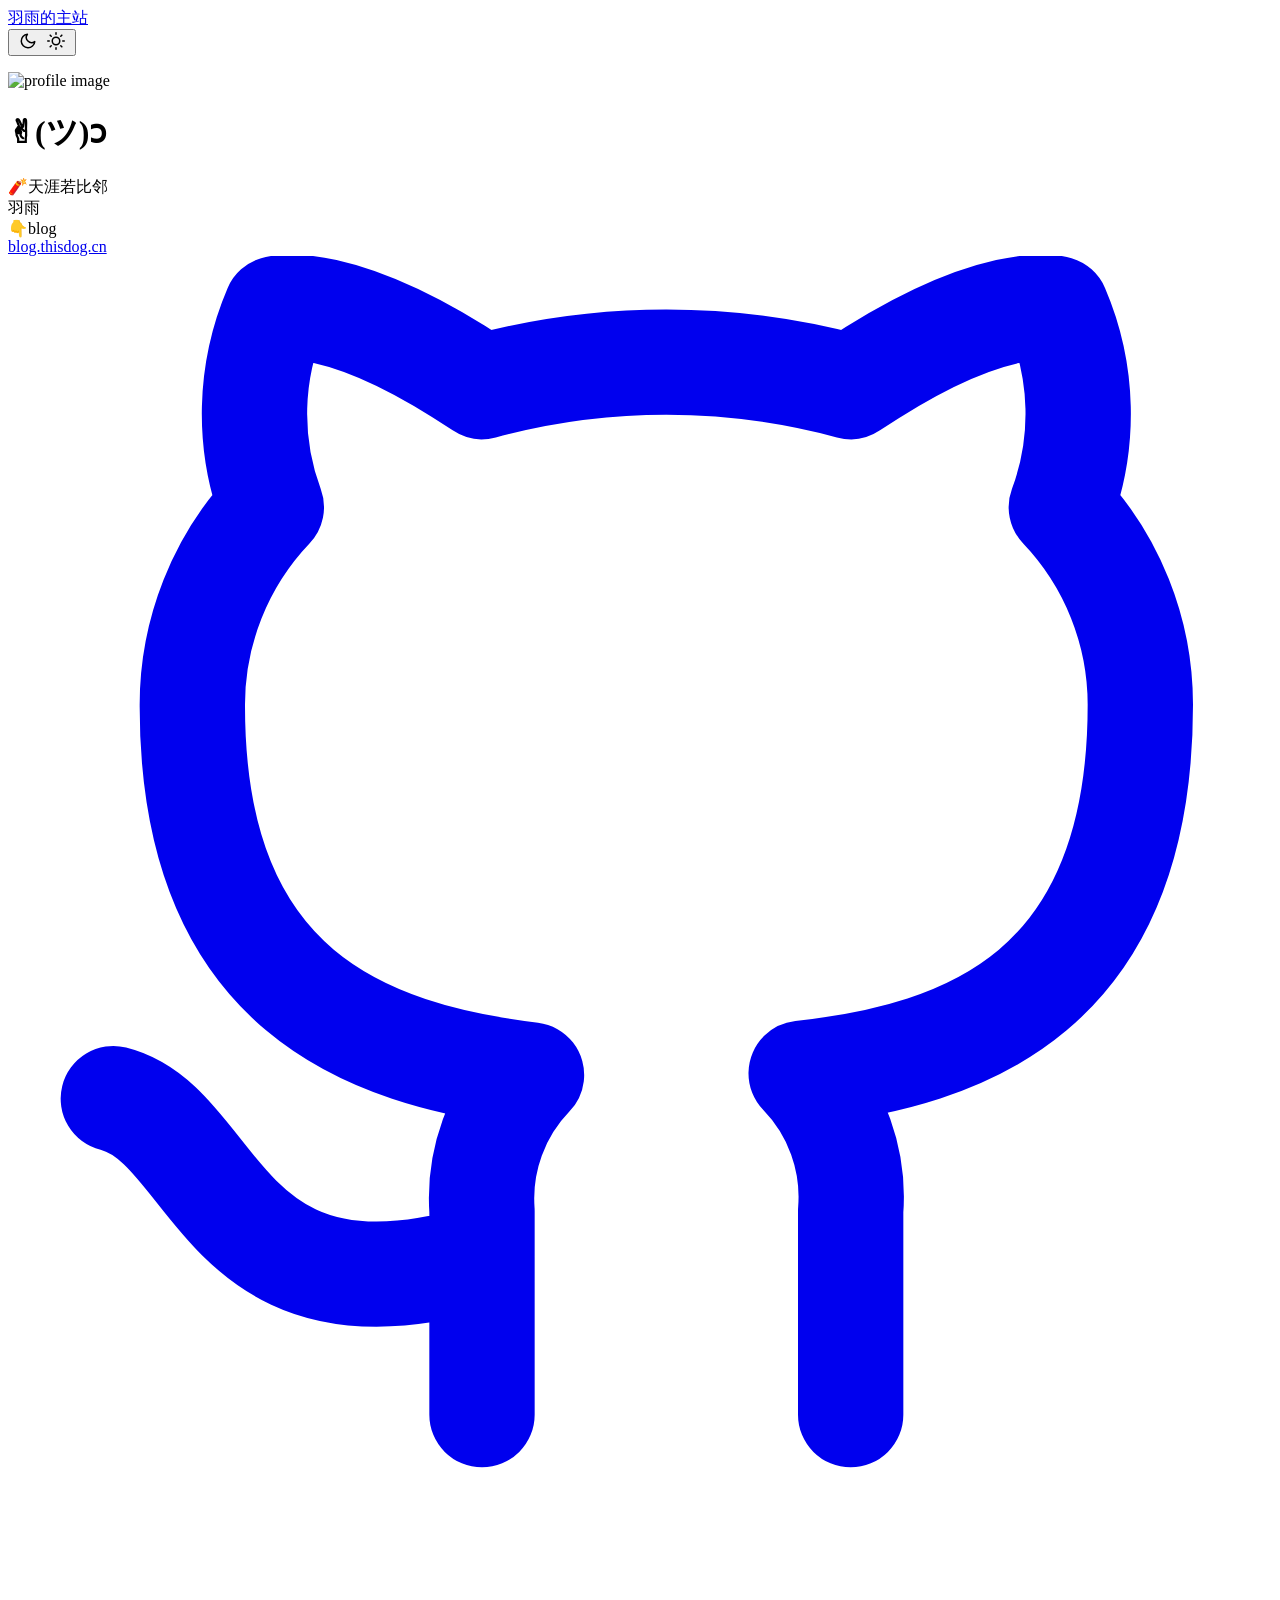
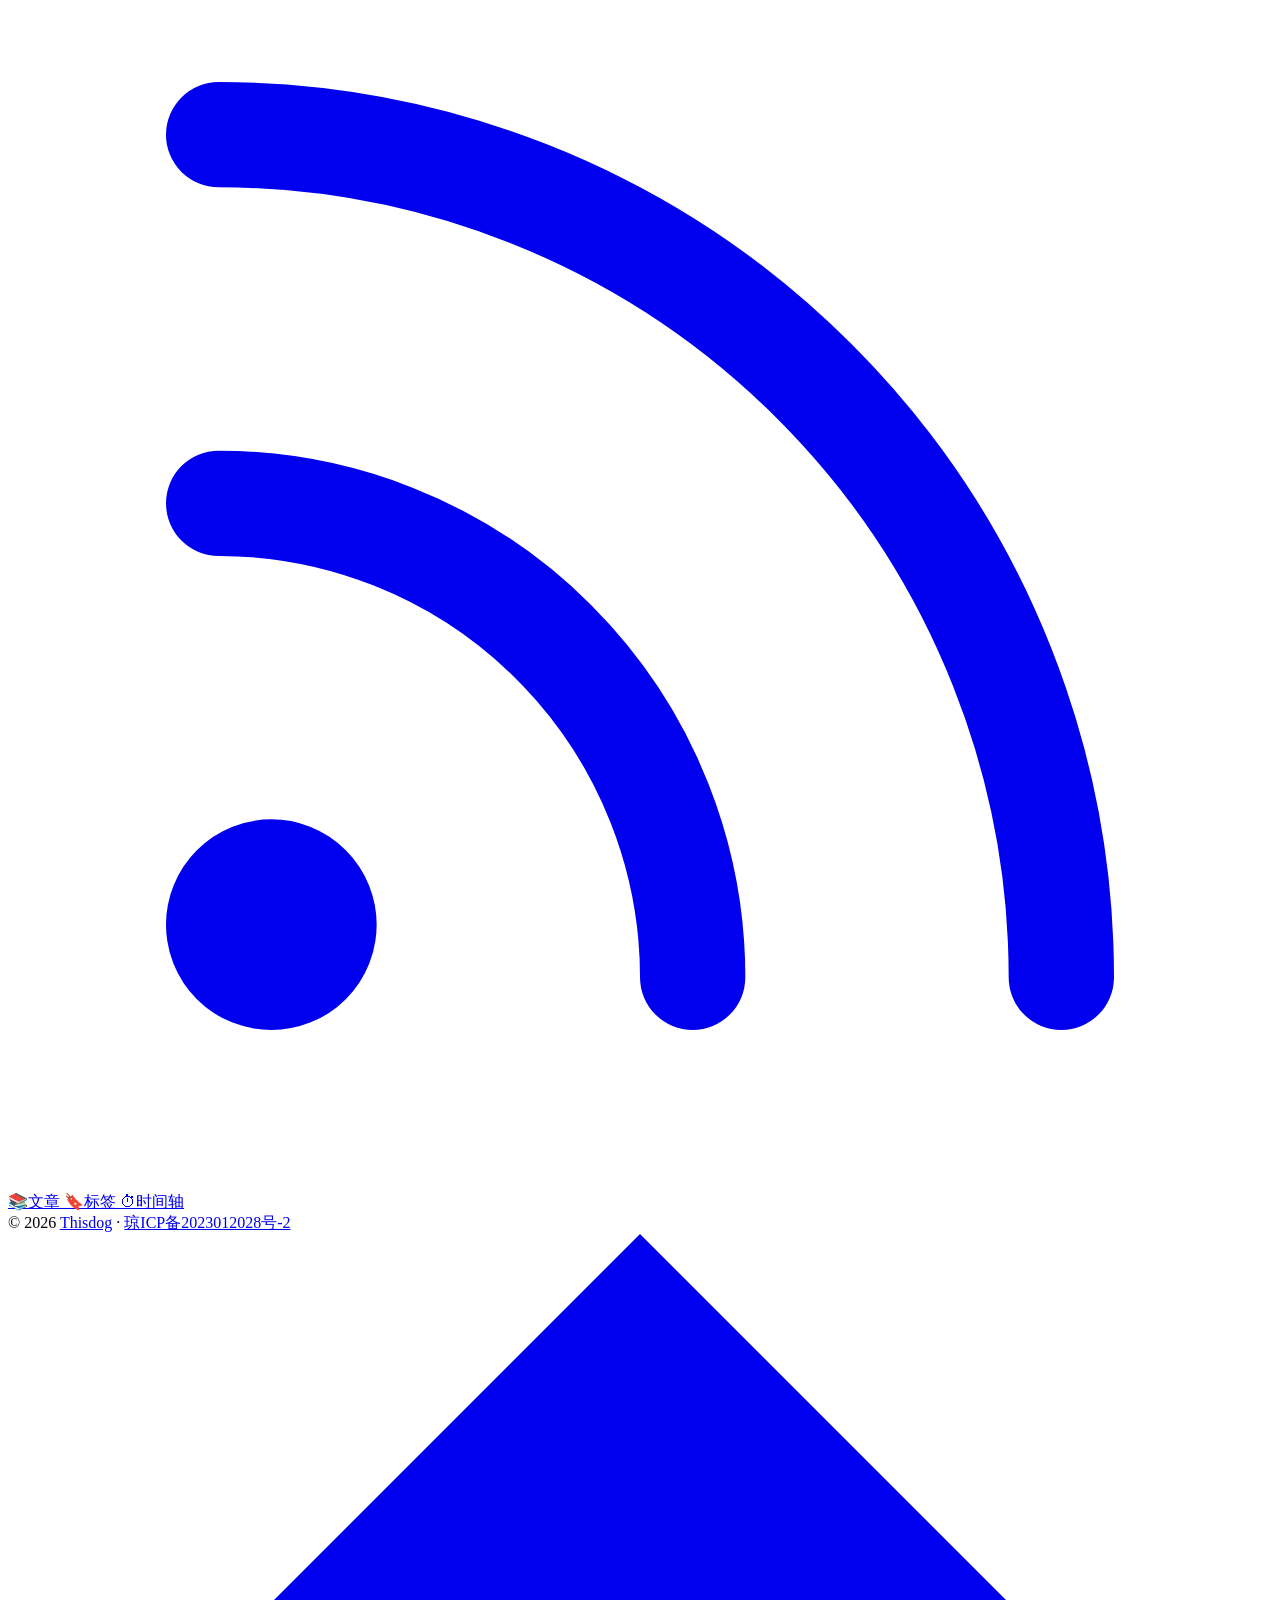
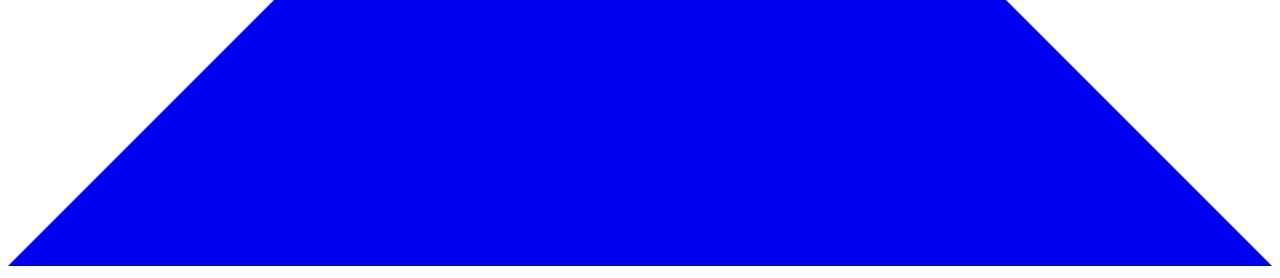
==== index.html @ 790664a9 "Initial site files" ====
<!doctype html><html lang=zh dir=auto><head><meta name=generator content="Hugo 0.152.2"><meta charset=utf-8><meta http-equiv=X-UA-Compatible content="IE=edge"><meta name=viewport content="width=device-width,initial-scale=1,shrink-to-fit=no"><meta name=robots content="index, follow"><title>Thisdog</title><meta name=keywords content="Thisdog,羽雨,个人博客,技术,阅读,生活"><meta name=description content="Thisdog，羽雨的个人主站。"><meta name=author content="Sulv"><link rel=canonical href=https://thisdog.cn/><link crossorigin=anonymous href=/assets/css/stylesheet.fc220c15db4aef0318bbf30adc45d33d4d7c88deff3238b23eb255afdc472ca6.css integrity="sha256-/CIMFdtK7wMYu/MK3EXTPU18iN7/MjiyPrJVr9xHLKY=" rel="preload stylesheet" as=style><link rel=icon href=https://thisdog.cn/img/Q.gif><link rel=icon type=image/png sizes=16x16 href=https://thisdog.cn/img/Q.gif><link rel=icon type=image/png sizes=32x32 href=https://thisdog.cn/img/Q.gif><link rel=apple-touch-icon href=https://thisdog.cn/img/Q.gif><link rel=mask-icon href=https://thisdog.cn/img/Q.gif><meta name=theme-color content="#2e2e33"><meta name=msapplication-TileColor content="#2e2e33"><link rel=alternate type=application/rss+xml href=https://thisdog.cn/index.xml><link rel=alternate type=application/json href=https://thisdog.cn/index.json><link rel=alternate hreflang=zh href=https://thisdog.cn/><noscript><style>#theme-toggle,.top-link{display:none}</style><style>@media(prefers-color-scheme:dark){:root{--theme:rgb(29, 30, 32);--entry:rgb(46, 46, 51);--primary:rgb(218, 218, 219);--secondary:rgb(155, 156, 157);--tertiary:rgb(65, 66, 68);--content:rgb(196, 196, 197);--code-block-bg:rgb(46, 46, 51);--code-bg:rgb(55, 56, 62);--border:rgb(51, 51, 51)}.list{background:var(--theme)}.list:not(.dark)::-webkit-scrollbar-track{background:0 0}.list:not(.dark)::-webkit-scrollbar-thumb{border-color:var(--theme)}}</style></noscript><meta property="og:title" content="Thisdog"><meta property="og:description" content="Thisdog，羽雨的个人主站。"><meta property="og:type" content="website"><meta property="og:url" content="https://thisdog.cn/"><meta name=twitter:card content="summary"><meta name=twitter:title content="Thisdog"><meta name=twitter:description content="Thisdog，羽雨的个人主站。"><script type=application/ld+json>{"@context":"https://schema.org","@type":"Organization","name":"Thisdog","url":"https://thisdog.cn/","description":"Thisdog，羽雨的个人主站。","thumbnailUrl":"https://thisdog.cn/img/Q.gif","sameAs":["https://github.com/SteamDoge","index.xml"]}</script></head><body class=list id=top><script>localStorage.getItem("pref-theme")==="dark"?document.body.classList.add("dark"):localStorage.getItem("pref-theme")==="light"?document.body.classList.remove("dark"):window.matchMedia("(prefers-color-scheme: dark)").matches&&document.body.classList.add("dark")</script><header class=header><nav class=nav><div class=logo><a href=https://thisdog.cn/ accesskey=h title="羽雨的主站 (Alt + H)"><img src=https://thisdog.cn/img/Q.gif alt aria-label=logo height=35>羽雨的主站</a><div class=logo-switches><button id=theme-toggle accesskey=t title="(Alt + T)">
<svg id="moon" width="24" height="18" viewBox="0 0 24 24" fill="none" stroke="currentColor" stroke-width="2" stroke-linecap="round" stroke-linejoin="round"><path d="M21 12.79A9 9 0 1111.21 3 7 7 0 0021 12.79z"/></svg>
<svg id="sun" width="24" height="18" viewBox="0 0 24 24" fill="none" stroke="currentColor" stroke-width="2" stroke-linecap="round" stroke-linejoin="round"><circle cx="12" cy="12" r="5"/><line x1="12" y1="1" x2="12" y2="3"/><line x1="12" y1="21" x2="12" y2="23"/><line x1="4.22" y1="4.22" x2="5.64" y2="5.64"/><line x1="18.36" y1="18.36" x2="19.78" y2="19.78"/><line x1="1" y1="12" x2="3" y2="12"/><line x1="21" y1="12" x2="23" y2="12"/><line x1="4.22" y1="19.78" x2="5.64" y2="18.36"/><line x1="18.36" y1="5.64" x2="19.78" y2="4.22"/></svg></button></div></div><ul id=menu></ul></nav></header><main class=main><div class=profile><div class=profile_inner><img draggable=false src=https://thisdog.cn/img/Q.gif alt="profile image" title height=150 width=150><h1>✌︎(ツ)ɔ</h1><span>🧨天涯若比邻<br>羽雨<br>👇blog<br><a href=https://blog.thisdog.cn>blog.thisdog.cn</a></span><div class=social-icons><a href=https://github.com/SteamDoge target=_blank rel="noopener noreferrer me" title=Github><svg viewBox="0 0 24 24" fill="none" stroke="currentColor" stroke-width="2" stroke-linecap="round" stroke-linejoin="round"><path d="M9 19c-5 1.5-5-2.5-7-3m14 6v-3.87a3.37 3.37.0 00-.94-2.61c3.14-.35 6.44-1.54 6.44-7A5.44 5.44.0 0020 4.77 5.07 5.07.0 0019.91 1S18.73.65 16 2.48a13.38 13.38.0 00-7 0C6.27.65 5.09 1 5.09 1A5.07 5.07.0 005 4.77 5.44 5.44.0 003.5 8.55c0 5.42 3.3 6.61 6.44 7A3.37 3.37.0 009 18.13V22"/></svg>
</a><a href=index.xml target=_blank rel="noopener noreferrer me" title=RSS><svg viewBox="0 0 24 24" fill="none" stroke="currentColor" stroke-width="2" stroke-linecap="round" stroke-linejoin="round"><path d="M4 11a9 9 0 019 9"/><path d="M4 4a16 16 0 0116 16"/><circle cx="5" cy="19" r="1"/></svg></a></div><div class=buttons><a class=button href=posts/ rel=noopener title=📚文章><span class=button-inner>📚文章
</span></a><a class=button href=tags/ rel=noopener title=🔖标签><span class=button-inner>🔖标签
</span></a><a class=button href=archives/ rel=noopener title=⏱时间轴><span class=button-inner>⏱时间轴</span></a></div></div></div></main><footer class=footer><span>&copy; 2026 <a href=https://thisdog.cn/>Thisdog</a></span> ·
<span><a href=https://beian.miit.gov.cn/ rel="noopener noreferrer" target=_blank>琼ICP备2023012028号-2</a></span></footer><a href=#top aria-label="go to top" title="Go to Top (Alt + G)" class=top-link id=top-link accesskey=g><svg viewBox="0 0 12 6" fill="currentColor"><path d="M12 6H0l6-6z"/></svg>
</a><script>let menu=document.getElementById("menu");menu&&(menu.scrollLeft=localStorage.getItem("menu-scroll-position"),menu.onscroll=function(){localStorage.setItem("menu-scroll-position",menu.scrollLeft)}),document.querySelectorAll('a[href^="#"]').forEach(e=>{e.addEventListener("click",function(e){e.preventDefault();var t=this.getAttribute("href").substr(1);window.matchMedia("(prefers-reduced-motion: reduce)").matches?document.querySelector(`[id='${decodeURIComponent(t)}']`).scrollIntoView():document.querySelector(`[id='${decodeURIComponent(t)}']`).scrollIntoView({behavior:"smooth"}),t==="top"?history.replaceState(null,null," "):history.pushState(null,null,`#${t}`)})})</script><script>var mybutton=document.getElementById("top-link");window.onscroll=function(){document.body.scrollTop>800||document.documentElement.scrollTop>800?(mybutton.style.visibility="visible",mybutton.style.opacity="1"):(mybutton.style.visibility="hidden",mybutton.style.opacity="0")}</script><script>document.getElementById("theme-toggle").addEventListener("click",()=>{document.body.className.includes("dark")?(document.body.classList.remove("dark"),localStorage.setItem("pref-theme","light")):(document.body.classList.add("dark"),localStorage.setItem("pref-theme","dark"))})</script></body></html>
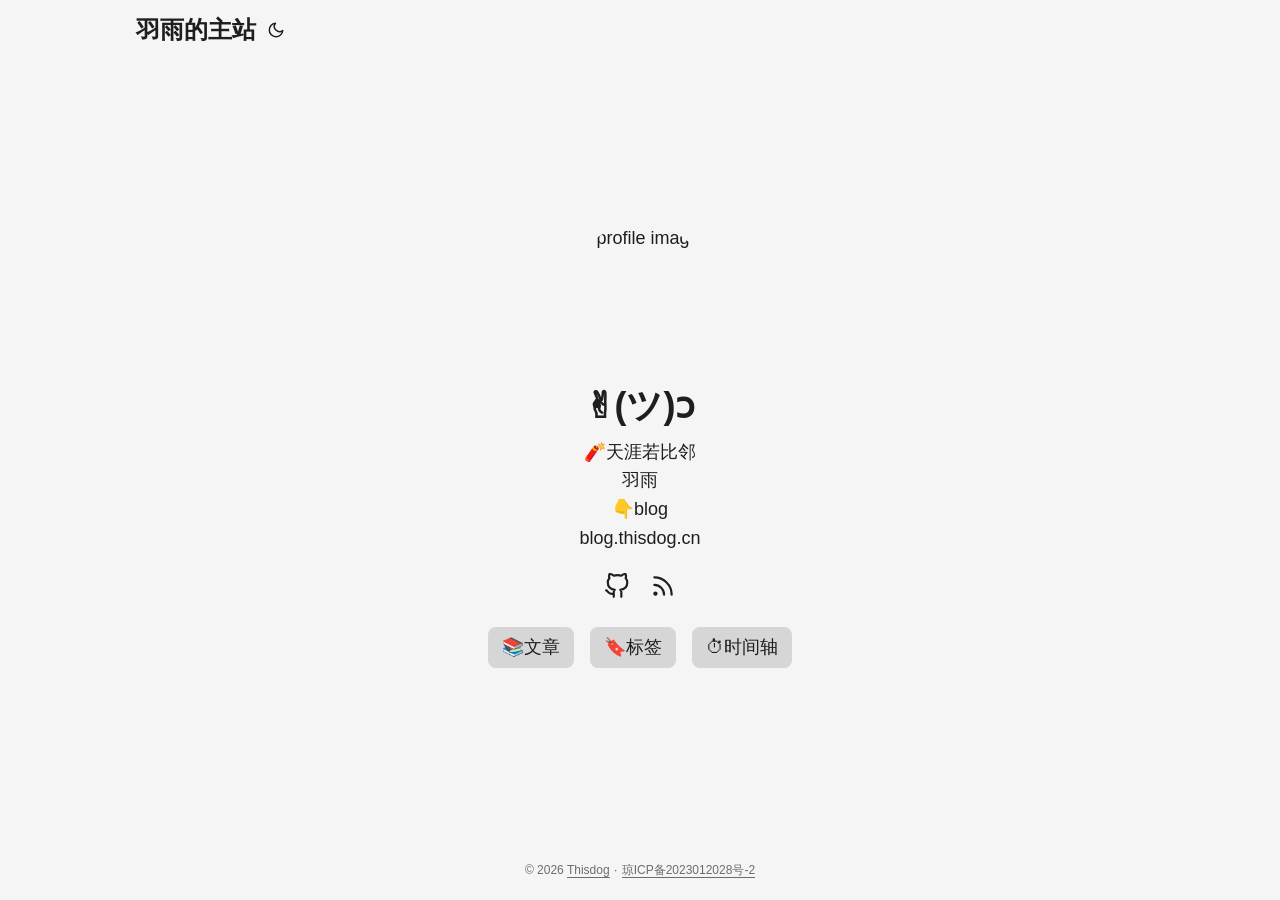
==== commit 55d2940c: "Update generated site files" ====
--- a/index.html
+++ b/index.html
@@ -1,4 +1,4 @@
-<!doctype html><html lang=zh dir=auto><head><meta name=generator content="Hugo 0.152.2"><meta charset=utf-8><meta http-equiv=X-UA-Compatible content="IE=edge"><meta name=viewport content="width=device-width,initial-scale=1,shrink-to-fit=no"><meta name=robots content="index, follow"><title>Thisdog</title><meta name=keywords content="Thisdog,羽雨,个人博客,技术,阅读,生活"><meta name=description content="Thisdog，羽雨的个人主站。"><meta name=author content="Sulv"><link rel=canonical href=https://thisdog.cn/><link crossorigin=anonymous href=/assets/css/stylesheet.fc220c15db4aef0318bbf30adc45d33d4d7c88deff3238b23eb255afdc472ca6.css integrity="sha256-/CIMFdtK7wMYu/MK3EXTPU18iN7/MjiyPrJVr9xHLKY=" rel="preload stylesheet" as=style><link rel=icon href=https://thisdog.cn/img/Q.gif><link rel=icon type=image/png sizes=16x16 href=https://thisdog.cn/img/Q.gif><link rel=icon type=image/png sizes=32x32 href=https://thisdog.cn/img/Q.gif><link rel=apple-touch-icon href=https://thisdog.cn/img/Q.gif><link rel=mask-icon href=https://thisdog.cn/img/Q.gif><meta name=theme-color content="#2e2e33"><meta name=msapplication-TileColor content="#2e2e33"><link rel=alternate type=application/rss+xml href=https://thisdog.cn/index.xml><link rel=alternate type=application/json href=https://thisdog.cn/index.json><link rel=alternate hreflang=zh href=https://thisdog.cn/><noscript><style>#theme-toggle,.top-link{display:none}</style><style>@media(prefers-color-scheme:dark){:root{--theme:rgb(29, 30, 32);--entry:rgb(46, 46, 51);--primary:rgb(218, 218, 219);--secondary:rgb(155, 156, 157);--tertiary:rgb(65, 66, 68);--content:rgb(196, 196, 197);--code-block-bg:rgb(46, 46, 51);--code-bg:rgb(55, 56, 62);--border:rgb(51, 51, 51)}.list{background:var(--theme)}.list:not(.dark)::-webkit-scrollbar-track{background:0 0}.list:not(.dark)::-webkit-scrollbar-thumb{border-color:var(--theme)}}</style></noscript><meta property="og:title" content="Thisdog"><meta property="og:description" content="Thisdog，羽雨的个人主站。"><meta property="og:type" content="website"><meta property="og:url" content="https://thisdog.cn/"><meta name=twitter:card content="summary"><meta name=twitter:title content="Thisdog"><meta name=twitter:description content="Thisdog，羽雨的个人主站。"><script type=application/ld+json>{"@context":"https://schema.org","@type":"Organization","name":"Thisdog","url":"https://thisdog.cn/","description":"Thisdog，羽雨的个人主站。","thumbnailUrl":"https://thisdog.cn/img/Q.gif","sameAs":["https://github.com/SteamDoge","index.xml"]}</script></head><body class=list id=top><script>localStorage.getItem("pref-theme")==="dark"?document.body.classList.add("dark"):localStorage.getItem("pref-theme")==="light"?document.body.classList.remove("dark"):window.matchMedia("(prefers-color-scheme: dark)").matches&&document.body.classList.add("dark")</script><header class=header><nav class=nav><div class=logo><a href=https://thisdog.cn/ accesskey=h title="羽雨的主站 (Alt + H)"><img src=https://thisdog.cn/img/Q.gif alt aria-label=logo height=35>羽雨的主站</a><div class=logo-switches><button id=theme-toggle accesskey=t title="(Alt + T)">
+<!doctype html><html lang=zh dir=auto><head><meta name=generator content="Hugo 0.162.0"><meta charset=utf-8><meta http-equiv=X-UA-Compatible content="IE=edge"><meta name=viewport content="width=device-width,initial-scale=1,shrink-to-fit=no"><meta name=robots content="index, follow"><title>Thisdog</title><meta name=keywords content="Thisdog,羽雨,个人博客,技术,阅读,生活"><meta name=description content="Thisdog，羽雨的个人主站。"><meta name=author content="Sulv"><link rel=canonical href=https://thisdog.cn/><link crossorigin=anonymous href=/assets/css/stylesheet.6ad59631f6c2768a4592d27068d54364d637cac5c853d949b7849073cb1aa97d.css integrity="sha256-atWWMfbCdopFktJwaNVDZNY3ysXIU9lJt4SQc8saqX0=" rel="preload stylesheet" as=style><link rel=icon href=https://thisdog.cn/img/Q.gif><link rel=icon type=image/png sizes=16x16 href=https://thisdog.cn/img/Q.gif><link rel=icon type=image/png sizes=32x32 href=https://thisdog.cn/img/Q.gif><link rel=apple-touch-icon href=https://thisdog.cn/img/Q.gif><link rel=mask-icon href=https://thisdog.cn/img/Q.gif><meta name=theme-color content="#2e2e33"><meta name=msapplication-TileColor content="#2e2e33"><link rel=alternate type=application/rss+xml href=https://thisdog.cn/index.xml><link rel=alternate type=application/json href=https://thisdog.cn/index.json><link rel=alternate hreflang=zh href=https://thisdog.cn/><noscript><style>#theme-toggle,.top-link{display:none}</style><style>@media(prefers-color-scheme:dark){:root{--theme:rgb(29, 30, 32);--entry:rgb(46, 46, 51);--primary:rgb(218, 218, 219);--secondary:rgb(155, 156, 157);--tertiary:rgb(65, 66, 68);--content:rgb(196, 196, 197);--code-block-bg:rgb(46, 46, 51);--code-bg:rgb(55, 56, 62);--border:rgb(51, 51, 51)}.list{background:var(--theme)}.list:not(.dark)::-webkit-scrollbar-track{background:0 0}.list:not(.dark)::-webkit-scrollbar-thumb{border-color:var(--theme)}}</style></noscript><meta property="og:title" content="Thisdog"><meta property="og:description" content="Thisdog，羽雨的个人主站。"><meta property="og:type" content="website"><meta property="og:url" content="https://thisdog.cn/"><meta name=twitter:card content="summary"><meta name=twitter:title content="Thisdog"><meta name=twitter:description content="Thisdog，羽雨的个人主站。"><script type=application/ld+json>{"@context":"https://schema.org","@type":"Organization","name":"Thisdog","url":"https://thisdog.cn/","description":"Thisdog，羽雨的个人主站。","thumbnailUrl":"https://thisdog.cn/img/Q.gif","sameAs":["https://github.com/SteamDoge","index.xml"]}</script></head><body class=list id=top><script>localStorage.getItem("pref-theme")==="dark"?document.body.classList.add("dark"):localStorage.getItem("pref-theme")==="light"?document.body.classList.remove("dark"):window.matchMedia("(prefers-color-scheme: dark)").matches&&document.body.classList.add("dark")</script><header class=header><nav class=nav><div class=logo><a href=https://thisdog.cn/ accesskey=h title="羽雨的主站 (Alt + H)"><img src=https://thisdog.cn/img/Q.gif alt aria-label=logo height=35>羽雨的主站</a><div class=logo-switches><button id=theme-toggle accesskey=t title="(Alt + T)">
 <svg id="moon" width="24" height="18" viewBox="0 0 24 24" fill="none" stroke="currentColor" stroke-width="2" stroke-linecap="round" stroke-linejoin="round"><path d="M21 12.79A9 9 0 1111.21 3 7 7 0 0021 12.79z"/></svg>
 <svg id="sun" width="24" height="18" viewBox="0 0 24 24" fill="none" stroke="currentColor" stroke-width="2" stroke-linecap="round" stroke-linejoin="round"><circle cx="12" cy="12" r="5"/><line x1="12" y1="1" x2="12" y2="3"/><line x1="12" y1="21" x2="12" y2="23"/><line x1="4.22" y1="4.22" x2="5.64" y2="5.64"/><line x1="18.36" y1="18.36" x2="19.78" y2="19.78"/><line x1="1" y1="12" x2="3" y2="12"/><line x1="21" y1="12" x2="23" y2="12"/><line x1="4.22" y1="19.78" x2="5.64" y2="18.36"/><line x1="18.36" y1="5.64" x2="19.78" y2="4.22"/></svg></button></div></div><ul id=menu></ul></nav></header><main class=main><div class=profile><div class=profile_inner><img draggable=false src=https://thisdog.cn/img/Q.gif alt="profile image" title height=150 width=150><h1>✌︎(ツ)ɔ</h1><span>🧨天涯若比邻<br>羽雨<br>👇blog<br><a href=https://blog.thisdog.cn>blog.thisdog.cn</a></span><div class=social-icons><a href=https://github.com/SteamDoge target=_blank rel="noopener noreferrer me" title=Github><svg viewBox="0 0 24 24" fill="none" stroke="currentColor" stroke-width="2" stroke-linecap="round" stroke-linejoin="round"><path d="M9 19c-5 1.5-5-2.5-7-3m14 6v-3.87a3.37 3.37.0 00-.94-2.61c3.14-.35 6.44-1.54 6.44-7A5.44 5.44.0 0020 4.77 5.07 5.07.0 0019.91 1S18.73.65 16 2.48a13.38 13.38.0 00-7 0C6.27.65 5.09 1 5.09 1A5.07 5.07.0 005 4.77 5.44 5.44.0 003.5 8.55c0 5.42 3.3 6.61 6.44 7A3.37 3.37.0 009 18.13V22"/></svg>
 </a><a href=index.xml target=_blank rel="noopener noreferrer me" title=RSS><svg viewBox="0 0 24 24" fill="none" stroke="currentColor" stroke-width="2" stroke-linecap="round" stroke-linejoin="round"><path d="M4 11a9 9 0 019 9"/><path d="M4 4a16 16 0 0116 16"/><circle cx="5" cy="19" r="1"/></svg></a></div><div class=buttons><a class=button href=posts/ rel=noopener title=📚文章><span class=button-inner>📚文章
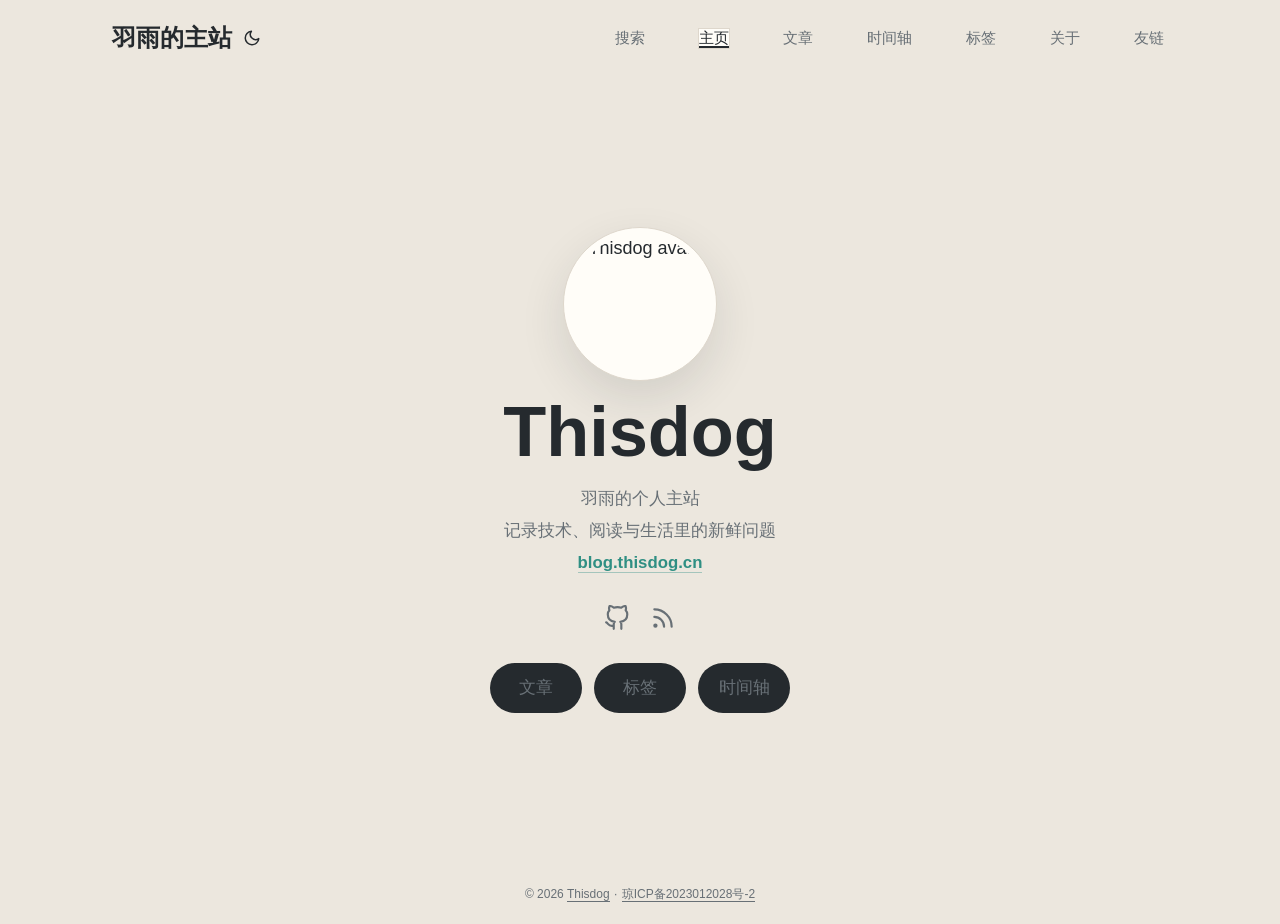
==== commit 3b7d6f3d: "Add change summary" ====
--- a/index.html
+++ b/index.html
@@ -1,8 +1,8 @@
-<!doctype html><html lang=zh dir=auto><head><meta name=generator content="Hugo 0.162.0"><meta charset=utf-8><meta http-equiv=X-UA-Compatible content="IE=edge"><meta name=viewport content="width=device-width,initial-scale=1,shrink-to-fit=no"><meta name=robots content="index, follow"><title>Thisdog</title><meta name=keywords content="Thisdog,羽雨,个人博客,技术,阅读,生活"><meta name=description content="Thisdog，羽雨的个人主站。"><meta name=author content="Sulv"><link rel=canonical href=https://thisdog.cn/><link crossorigin=anonymous href=/assets/css/stylesheet.6ad59631f6c2768a4592d27068d54364d637cac5c853d949b7849073cb1aa97d.css integrity="sha256-atWWMfbCdopFktJwaNVDZNY3ysXIU9lJt4SQc8saqX0=" rel="preload stylesheet" as=style><link rel=icon href=https://thisdog.cn/img/Q.gif><link rel=icon type=image/png sizes=16x16 href=https://thisdog.cn/img/Q.gif><link rel=icon type=image/png sizes=32x32 href=https://thisdog.cn/img/Q.gif><link rel=apple-touch-icon href=https://thisdog.cn/img/Q.gif><link rel=mask-icon href=https://thisdog.cn/img/Q.gif><meta name=theme-color content="#2e2e33"><meta name=msapplication-TileColor content="#2e2e33"><link rel=alternate type=application/rss+xml href=https://thisdog.cn/index.xml><link rel=alternate type=application/json href=https://thisdog.cn/index.json><link rel=alternate hreflang=zh href=https://thisdog.cn/><noscript><style>#theme-toggle,.top-link{display:none}</style><style>@media(prefers-color-scheme:dark){:root{--theme:rgb(29, 30, 32);--entry:rgb(46, 46, 51);--primary:rgb(218, 218, 219);--secondary:rgb(155, 156, 157);--tertiary:rgb(65, 66, 68);--content:rgb(196, 196, 197);--code-block-bg:rgb(46, 46, 51);--code-bg:rgb(55, 56, 62);--border:rgb(51, 51, 51)}.list{background:var(--theme)}.list:not(.dark)::-webkit-scrollbar-track{background:0 0}.list:not(.dark)::-webkit-scrollbar-thumb{border-color:var(--theme)}}</style></noscript><meta property="og:title" content="Thisdog"><meta property="og:description" content="Thisdog，羽雨的个人主站。"><meta property="og:type" content="website"><meta property="og:url" content="https://thisdog.cn/"><meta name=twitter:card content="summary"><meta name=twitter:title content="Thisdog"><meta name=twitter:description content="Thisdog，羽雨的个人主站。"><script type=application/ld+json>{"@context":"https://schema.org","@type":"Organization","name":"Thisdog","url":"https://thisdog.cn/","description":"Thisdog，羽雨的个人主站。","thumbnailUrl":"https://thisdog.cn/img/Q.gif","sameAs":["https://github.com/SteamDoge","index.xml"]}</script></head><body class=list id=top><script>localStorage.getItem("pref-theme")==="dark"?document.body.classList.add("dark"):localStorage.getItem("pref-theme")==="light"?document.body.classList.remove("dark"):window.matchMedia("(prefers-color-scheme: dark)").matches&&document.body.classList.add("dark")</script><header class=header><nav class=nav><div class=logo><a href=https://thisdog.cn/ accesskey=h title="羽雨的主站 (Alt + H)"><img src=https://thisdog.cn/img/Q.gif alt aria-label=logo height=35>羽雨的主站</a><div class=logo-switches><button id=theme-toggle accesskey=t title="(Alt + T)">
+<!doctype html><html lang=zh dir=auto><head><meta name=generator content="Hugo 0.162.0"><meta charset=utf-8><meta http-equiv=X-UA-Compatible content="IE=edge"><meta name=viewport content="width=device-width,initial-scale=1,shrink-to-fit=no"><meta name=robots content="index, follow"><title>Thisdog</title><meta name=keywords content="Thisdog,羽雨,个人博客,技术,阅读,生活"><meta name=description content="Thisdog，羽雨的个人主站，记录技术、阅读与生活。"><meta name=author content="Sulv"><link rel=canonical href=https://thisdog.cn/><link crossorigin=anonymous href=/assets/css/stylesheet.76aaeb80055bad4cc40a2aa57deba0df7947c836164f512dce8bdb694a88371b.css integrity="sha256-dqrrgAVbrUzECiqlfeug33lHyDYWT1EtzovbaUqINxs=" rel="preload stylesheet" as=style><link rel=icon href=https://thisdog.cn/img/Q.gif><link rel=icon type=image/png sizes=16x16 href=https://thisdog.cn/img/Q.gif><link rel=icon type=image/png sizes=32x32 href=https://thisdog.cn/img/Q.gif><link rel=apple-touch-icon href=https://thisdog.cn/img/Q.gif><link rel=mask-icon href=https://thisdog.cn/img/Q.gif><meta name=theme-color content="#f7f4ee"><meta name=msapplication-TileColor content="#f7f4ee"><link rel=alternate type=application/rss+xml href=https://thisdog.cn/index.xml><link rel=alternate type=application/json href=https://thisdog.cn/index.json><link rel=alternate hreflang=zh href=https://thisdog.cn/><noscript><style>#theme-toggle,.top-link{display:none}</style><style>@media(prefers-color-scheme:dark){:root{--theme:rgb(29, 30, 32);--entry:rgb(46, 46, 51);--primary:rgb(218, 218, 219);--secondary:rgb(155, 156, 157);--tertiary:rgb(65, 66, 68);--content:rgb(196, 196, 197);--code-block-bg:rgb(46, 46, 51);--code-bg:rgb(55, 56, 62);--border:rgb(51, 51, 51)}.list{background:var(--theme)}.list:not(.dark)::-webkit-scrollbar-track{background:0 0}.list:not(.dark)::-webkit-scrollbar-thumb{border-color:var(--theme)}}</style></noscript><meta property="og:title" content="Thisdog"><meta property="og:description" content="Thisdog，羽雨的个人主站，记录技术、阅读与生活。"><meta property="og:type" content="website"><meta property="og:url" content="https://thisdog.cn/"><meta name=twitter:card content="summary"><meta name=twitter:title content="Thisdog"><meta name=twitter:description content="Thisdog，羽雨的个人主站，记录技术、阅读与生活。"><script type=application/ld+json>{"@context":"https://schema.org","@type":"Organization","name":"Thisdog","url":"https://thisdog.cn/","description":"Thisdog，羽雨的个人主站，记录技术、阅读与生活。","thumbnailUrl":"https://thisdog.cn/img/Q.gif","sameAs":["https://github.com/SteamDoge","index.xml"]}</script></head><body class=list id=top><script>localStorage.getItem("pref-theme")==="dark"?document.body.classList.add("dark"):localStorage.getItem("pref-theme")==="light"?document.body.classList.remove("dark"):window.matchMedia("(prefers-color-scheme: dark)").matches&&document.body.classList.add("dark")</script><header class=header><nav class=nav><div class=logo><a href=https://thisdog.cn/ accesskey=h title="羽雨的主站 (Alt + H)"><img src=https://thisdog.cn/img/Q.gif alt aria-label=logo height=35>羽雨的主站</a><div class=logo-switches><button id=theme-toggle accesskey=t title="(Alt + T)">
 <svg id="moon" width="24" height="18" viewBox="0 0 24 24" fill="none" stroke="currentColor" stroke-width="2" stroke-linecap="round" stroke-linejoin="round"><path d="M21 12.79A9 9 0 1111.21 3 7 7 0 0021 12.79z"/></svg>
-<svg id="sun" width="24" height="18" viewBox="0 0 24 24" fill="none" stroke="currentColor" stroke-width="2" stroke-linecap="round" stroke-linejoin="round"><circle cx="12" cy="12" r="5"/><line x1="12" y1="1" x2="12" y2="3"/><line x1="12" y1="21" x2="12" y2="23"/><line x1="4.22" y1="4.22" x2="5.64" y2="5.64"/><line x1="18.36" y1="18.36" x2="19.78" y2="19.78"/><line x1="1" y1="12" x2="3" y2="12"/><line x1="21" y1="12" x2="23" y2="12"/><line x1="4.22" y1="19.78" x2="5.64" y2="18.36"/><line x1="18.36" y1="5.64" x2="19.78" y2="4.22"/></svg></button></div></div><ul id=menu></ul></nav></header><main class=main><div class=profile><div class=profile_inner><img draggable=false src=https://thisdog.cn/img/Q.gif alt="profile image" title height=150 width=150><h1>✌︎(ツ)ɔ</h1><span>🧨天涯若比邻<br>羽雨<br>👇blog<br><a href=https://blog.thisdog.cn>blog.thisdog.cn</a></span><div class=social-icons><a href=https://github.com/SteamDoge target=_blank rel="noopener noreferrer me" title=Github><svg viewBox="0 0 24 24" fill="none" stroke="currentColor" stroke-width="2" stroke-linecap="round" stroke-linejoin="round"><path d="M9 19c-5 1.5-5-2.5-7-3m14 6v-3.87a3.37 3.37.0 00-.94-2.61c3.14-.35 6.44-1.54 6.44-7A5.44 5.44.0 0020 4.77 5.07 5.07.0 0019.91 1S18.73.65 16 2.48a13.38 13.38.0 00-7 0C6.27.65 5.09 1 5.09 1A5.07 5.07.0 005 4.77 5.44 5.44.0 003.5 8.55c0 5.42 3.3 6.61 6.44 7A3.37 3.37.0 009 18.13V22"/></svg>
-</a><a href=index.xml target=_blank rel="noopener noreferrer me" title=RSS><svg viewBox="0 0 24 24" fill="none" stroke="currentColor" stroke-width="2" stroke-linecap="round" stroke-linejoin="round"><path d="M4 11a9 9 0 019 9"/><path d="M4 4a16 16 0 0116 16"/><circle cx="5" cy="19" r="1"/></svg></a></div><div class=buttons><a class=button href=posts/ rel=noopener title=📚文章><span class=button-inner>📚文章
-</span></a><a class=button href=tags/ rel=noopener title=🔖标签><span class=button-inner>🔖标签
-</span></a><a class=button href=archives/ rel=noopener title=⏱时间轴><span class=button-inner>⏱时间轴</span></a></div></div></div></main><footer class=footer><span>&copy; 2026 <a href=https://thisdog.cn/>Thisdog</a></span> ·
+<svg id="sun" width="24" height="18" viewBox="0 0 24 24" fill="none" stroke="currentColor" stroke-width="2" stroke-linecap="round" stroke-linejoin="round"><circle cx="12" cy="12" r="5"/><line x1="12" y1="1" x2="12" y2="3"/><line x1="12" y1="21" x2="12" y2="23"/><line x1="4.22" y1="4.22" x2="5.64" y2="5.64"/><line x1="18.36" y1="18.36" x2="19.78" y2="19.78"/><line x1="1" y1="12" x2="3" y2="12"/><line x1="21" y1="12" x2="23" y2="12"/><line x1="4.22" y1="19.78" x2="5.64" y2="18.36"/><line x1="18.36" y1="5.64" x2="19.78" y2="4.22"/></svg></button></div></div><ul id=menu><li><a href=https://thisdog.cn/search title="搜索 (Alt + /)" accesskey=/><span>搜索</span></a></li><li><a href=https://thisdog.cn/ title=主页><span class=active>主页</span></a></li><li><a href=https://thisdog.cn/posts title=文章><span>文章</span></a></li><li><a href=https://thisdog.cn/archives/ title=时间轴><span>时间轴</span></a></li><li><a href=https://thisdog.cn/tags title=标签><span>标签</span></a></li><li><a href=https://thisdog.cn/about title=关于><span>关于</span></a></li><li><a href=https://thisdog.cn/links title=友链><span>友链</span></a></li></ul></nav></header><main class=main><div class=profile><div class=profile_inner><img draggable=false src=https://thisdog.cn/img/Q.gif alt="Thisdog avatar" title="Thisdog avatar" height=150 width=150><h1>Thisdog</h1><span>羽雨的个人主站<br>记录技术、阅读与生活里的新鲜问题<br><a href=https://blog.thisdog.cn>blog.thisdog.cn</a></span><div class=social-icons><a href=https://github.com/SteamDoge target=_blank rel="noopener noreferrer me" title=Github><svg viewBox="0 0 24 24" fill="none" stroke="currentColor" stroke-width="2" stroke-linecap="round" stroke-linejoin="round"><path d="M9 19c-5 1.5-5-2.5-7-3m14 6v-3.87a3.37 3.37.0 00-.94-2.61c3.14-.35 6.44-1.54 6.44-7A5.44 5.44.0 0020 4.77 5.07 5.07.0 0019.91 1S18.73.65 16 2.48a13.38 13.38.0 00-7 0C6.27.65 5.09 1 5.09 1A5.07 5.07.0 005 4.77 5.44 5.44.0 003.5 8.55c0 5.42 3.3 6.61 6.44 7A3.37 3.37.0 009 18.13V22"/></svg>
+</a><a href=index.xml target=_blank rel="noopener noreferrer me" title=RSS><svg viewBox="0 0 24 24" fill="none" stroke="currentColor" stroke-width="2" stroke-linecap="round" stroke-linejoin="round"><path d="M4 11a9 9 0 019 9"/><path d="M4 4a16 16 0 0116 16"/><circle cx="5" cy="19" r="1"/></svg></a></div><div class=buttons><a class=button href=posts/ rel=noopener title=文章><span class=button-inner>文章
+</span></a><a class=button href=tags/ rel=noopener title=标签><span class=button-inner>标签
+</span></a><a class=button href=archives/ rel=noopener title=时间轴><span class=button-inner>时间轴</span></a></div></div></div></main><footer class=footer><span>&copy; 2026 <a href=https://thisdog.cn/>Thisdog</a></span> ·
 <span><a href=https://beian.miit.gov.cn/ rel="noopener noreferrer" target=_blank>琼ICP备2023012028号-2</a></span></footer><a href=#top aria-label="go to top" title="Go to Top (Alt + G)" class=top-link id=top-link accesskey=g><svg viewBox="0 0 12 6" fill="currentColor"><path d="M12 6H0l6-6z"/></svg>
 </a><script>let menu=document.getElementById("menu");menu&&(menu.scrollLeft=localStorage.getItem("menu-scroll-position"),menu.onscroll=function(){localStorage.setItem("menu-scroll-position",menu.scrollLeft)}),document.querySelectorAll('a[href^="#"]').forEach(e=>{e.addEventListener("click",function(e){e.preventDefault();var t=this.getAttribute("href").substr(1);window.matchMedia("(prefers-reduced-motion: reduce)").matches?document.querySelector(`[id='${decodeURIComponent(t)}']`).scrollIntoView():document.querySelector(`[id='${decodeURIComponent(t)}']`).scrollIntoView({behavior:"smooth"}),t==="top"?history.replaceState(null,null," "):history.pushState(null,null,`#${t}`)})})</script><script>var mybutton=document.getElementById("top-link");window.onscroll=function(){document.body.scrollTop>800||document.documentElement.scrollTop>800?(mybutton.style.visibility="visible",mybutton.style.opacity="1"):(mybutton.style.visibility="hidden",mybutton.style.opacity="0")}</script><script>document.getElementById("theme-toggle").addEventListener("click",()=>{document.body.className.includes("dark")?(document.body.classList.remove("dark"),localStorage.setItem("pref-theme","light")):(document.body.classList.add("dark"),localStorage.setItem("pref-theme","dark"))})</script></body></html>
